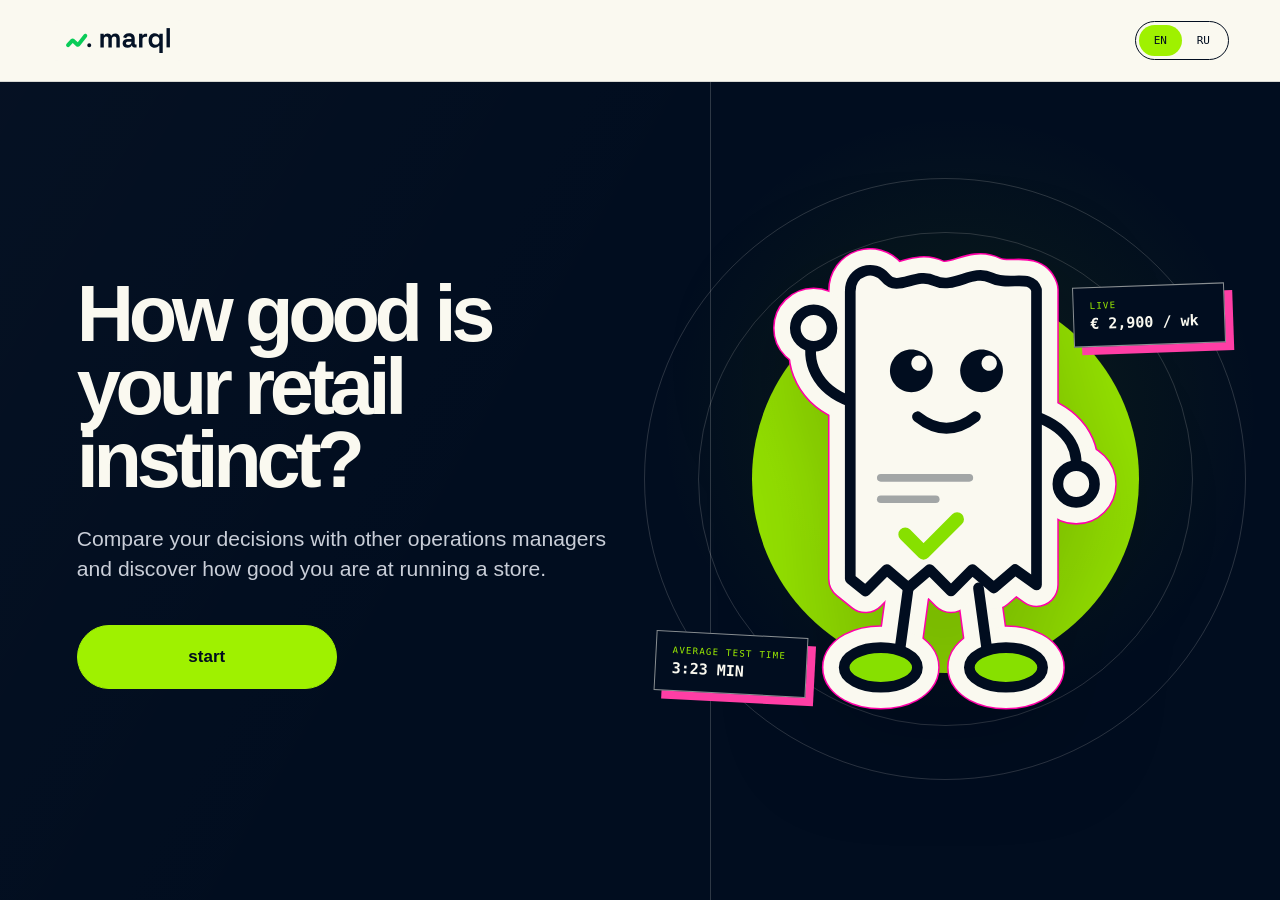
==== index.html @ 118dfd34 "Fix header caching and strengthen conversion CTAs" ====
<!doctype html>
<html lang="en">
  <head>
    <meta charset="UTF-8" />
    <meta name="viewport" content="width=device-width, initial-scale=1.0, viewport-fit=cover" />
    <meta name="theme-color" content="#010d1f" />
    <meta
      name="description"
      content="A five-decision retail operations game by marql. Compare your calls with other operators and discover your management style."
    />
    <title>Retail instincts — a marql decision game</title>
    <link rel="stylesheet" href="styles.css?v=20261006-3" />
  </head>
  <body>
    <div class="site-shell">
      <header class="topbar" aria-label="Site header">
        <button class="brand" id="brandButton" type="button" aria-label="Back to the start">
          <span class="brand-logo-shell">
            <img class="brand-logo" src="assets/marql-logo-light.svg" alt="marql" />
          </span>
        </button>

        <div class="language-switch" role="group" aria-label="Language">
          <button class="language-button is-active" type="button" data-lang="en" aria-pressed="true">EN</button>
          <button class="language-button" type="button" data-lang="ru" aria-pressed="false">RU</button>
        </div>
      </header>

      <main id="app" tabindex="-1">
        <section class="screen intro-screen main-intro is-active" id="introScreen" aria-labelledby="introTitle">
          <div class="intro-copy">
            <h1 id="introTitle" data-i18n="introTitle">How good is your retail instinct?</h1>
            <p class="intro-lead" data-i18n="introLead">
              Compare your decisions with other operations managers and discover how good you are at running a store.
            </p>
            <button class="primary-button start-button" id="startButton" type="button">
              <span data-i18n="start">start</span>
            </button>
          </div>

          <div class="mascot-stage" aria-label="marql receipt mascot">
            <div class="orbit orbit-one" aria-hidden="true"></div>
            <div class="orbit orbit-two" aria-hidden="true"></div>
            <div class="mascot-halo" aria-hidden="true"></div>
            <img src="assets/receipt-mascot-animated.svg" alt="A cheerful receipt mascot waving hello" />
            <div class="mascot-note note-top" aria-hidden="true">
              <span>LIVE</span>
              <strong>€ 2,900 / wk</strong>
            </div>
            <div class="mascot-note note-bottom" aria-hidden="true">
              <span data-i18n="averageTime">AVERAGE TEST TIME</span>
              <strong data-i18n="averageTimeValue">3:23 MIN</strong>
            </div>
          </div>
        </section>

        <section class="screen game-screen" id="gameScreen" aria-live="polite" aria-labelledby="questionTitle">
          <div class="game-header">
            <div>
              <p class="eyebrow dark" id="questionKicker">Situation 01</p>
              <p class="progress-copy"><span id="progressCurrent">1</span> / 5</p>
            </div>
            <div class="progress-track" aria-label="Question progress">
              <span></span><span></span><span></span><span></span><span></span>
            </div>
          </div>

          <div class="question-layout">
            <aside class="signal-panel" aria-label="Store signal">
              <p class="signal-label" id="signalLabel">Weekly sales at risk</p>
              <p class="signal-value" id="signalValue">€ 6,400</p>
              <p class="signal-detail" id="signalDetail">8 days until regular delivery</p>
              <div class="signal-bars" aria-hidden="true">
                <span></span><span></span><span></span><span></span><span></span><span></span><span></span><span></span>
              </div>
              <div class="question-mascot" id="questionMascot" role="img" aria-label="">
                <span class="question-mascot-halo" aria-hidden="true"></span>
                <img id="questionMascotImage" src="assets/Group.svg" alt="" />
                <span class="question-mascot-shadow" aria-hidden="true"></span>
              </div>
            </aside>

            <div class="question-panel">
              <div class="question-heading">
                <p class="question-tag" id="questionTag">INVENTORY</p>
                <h2 id="questionTitle"></h2>
                <p id="questionContext"></p>
              </div>

              <div class="options-grid" id="optionsGrid" role="radiogroup" aria-label="Decision options"></div>

              <div class="peer-panel" id="peerPanel" hidden>
                <div class="peer-heading">
                  <div>
                    <p class="eyebrow dark" data-i18n="peerPulse">Peer pulse</p>
                    <h3 data-i18n="peerTitle">How operators answered</h3>
                  </div>
                  <p class="peer-match" id="peerMatch"></p>
                </div>
                <div class="peer-bars" id="peerBars"></div>
                <p class="peer-note" data-i18n="peerNote">Illustrative benchmark for this game.</p>
                <button class="primary-button continue-button" id="continueButton" type="button">
                  <span data-i18n="next">Next situation</span>
                  <span class="button-icon" aria-hidden="true">→</span>
                </button>
              </div>
            </div>
          </div>
        </section>

        <section class="screen result-screen" id="resultScreen" aria-live="polite" aria-labelledby="resultTitle">
          <div class="result-intro">
            <h2 id="resultTitle">You are — The balanced operator</h2>
            <p id="resultSummary"></p>
          </div>

          <div class="result-grid">
            <div class="risk-card">
              <div class="card-heading">
                <span data-i18n="decisionStyle">Decision style</span>
                <strong id="riskScore">52 / 100</strong>
              </div>

              <div class="risk-plot" id="riskPlot">
                <svg viewBox="0 0 720 170" role="img" aria-label="Your position from conservative to bold">
                  <defs>
                    <linearGradient id="areaFill" x1="0" x2="1">
                      <stop offset="0" stop-color="#faf9f0" stop-opacity="0.05" />
                      <stop offset="0.55" stop-color="#9ff100" stop-opacity="0.24" />
                      <stop offset="1" stop-color="#ff5ca8" stop-opacity="0.18" />
                    </linearGradient>
                  </defs>
                  <path class="plot-grid" d="M40 20V145M200 20V145M360 20V145M520 20V145M680 20V145" />
                  <path class="plot-area" d="M40 132 C150 120, 225 82, 330 96 S530 25, 680 52 L680 145 L40 145 Z" />
                  <path class="plot-line" d="M40 132 C150 120, 225 82, 330 96 S530 25, 680 52" />
                  <g id="decisionDots"></g>
                </svg>
                <div class="plot-marker" id="plotMarker">
                  <span data-i18n="you">YOU</span>
                </div>
              </div>

              <div class="scale-labels">
                <span data-i18n="conservative">Conservative</span>
                <span data-i18n="calculated">Calculated</span>
                <span data-i18n="bold">Bold</span>
              </div>
            </div>

            <div class="score-stack">
              <article class="score-card lime-card">
                <p data-i18n="decisionQuality">Decision quality</p>
                <strong id="qualityScore">80</strong>
                <span>/ 100</span>
              </article>
              <article class="score-card peer-card">
                <p data-i18n="majorityMatches">Majority matches</p>
                <strong id="majorityMatches">3 / 5</strong>
                <span data-i18n="amongScenarios">across the five calls</span>
              </article>
            </div>

            <article class="profile-card">
              <p class="eyebrow dark" data-i18n="profileLabel">Your management read</p>
              <h3 id="profileHeading"></h3>
              <p id="profileBody"></p>
              <div class="strength-list" id="strengthList"></div>
            </article>

            <article class="cta-card">
              <p class="eyebrow" data-i18n="nextMove">Your next move</p>
              <h3 data-i18n="ctaTitle">Great operators still need a second pair of eyes.</h3>
              <p data-i18n="ctaBody">
                marql connects your store data, surfaces the decisions with money at stake, and helps you measure what each call was worth.
              </p>
              <a class="cta-link" href="https://marql.one/" target="_blank" rel="noreferrer" data-i18n="tryMarql">Try marql · 1st month free</a>
              <button class="restart-button" id="restartButton" type="button" data-i18n="restart">Play again</button>
            </article>
          </div>
        </section>
      </main>
    </div>

    <script src="app.js"></script>
  </body>
</html>
---- styles.css ----
:root {
  --navy: #010d1f;
  --navy-soft: #0a1628;
  --cream: #faf9f0;
  --cream-muted: #ebece2;
  --lime: #9ff100;
  --green: #87e000;
  --pink: #ff3ea5;
  --ink-muted: #7f899e;
  --line-dark: rgba(1, 13, 31, 0.14);
  --line-light: rgba(250, 249, 240, 0.18);
  --font-sans: "Geist", "Avenir Next", "Segoe UI", Helvetica, Arial, sans-serif;
  --font-mono: "Geist Mono", "SFMono-Regular", Consolas, monospace;
}

* {
  box-sizing: border-box;
}

html {
  min-width: 320px;
  background: var(--navy);
  scroll-behavior: smooth;
}

body {
  margin: 0;
  min-width: 320px;
  min-height: 100vh;
  color: var(--cream);
  background: var(--navy);
  font-family: var(--font-sans);
  -webkit-font-smoothing: antialiased;
}

button,
a {
  -webkit-tap-highlight-color: transparent;
}

button {
  font: inherit;
}

button:focus-visible,
a:focus-visible {
  outline: 3px solid var(--pink);
  outline-offset: 4px;
}

.site-shell {
  min-height: 100vh;
}

.topbar {
  position: fixed;
  z-index: 20;
  top: 0;
  left: 0;
  width: 100%;
  height: 82px;
  display: flex;
  align-items: center;
  justify-content: space-between;
  padding: 0 clamp(22px, 4vw, 68px);
  color: var(--navy);
  background: #faf9f0;
  border-bottom: 1px solid var(--line-dark);
  backdrop-filter: blur(16px);
  transition: color 240ms ease, background 240ms ease, border-color 240ms ease;
}

.topbar.on-light {
  color: var(--navy);
  background: #faf9f0;
  border-bottom-color: var(--line-dark);
}

.brand {
  display: flex;
  align-items: center;
  gap: 14px;
  padding: 0;
  color: inherit;
  background: none;
  border: 0;
  cursor: pointer;
}

.brand-logo-shell {
  display: grid;
  padding: 5px 9px;
  place-items: center;
  background: var(--cream);
  border-radius: 7px;
}

.brand-logo {
  display: block;
  width: 116px;
  height: auto;
}

.brand-name {
  font-size: 29px;
  font-weight: 780;
  letter-spacing: -0.07em;
}

.brand-name span {
  color: var(--lime);
}

.brand-divider {
  width: 1px;
  height: 22px;
  background: currentColor;
  opacity: 0.3;
}

.brand-label {
  font-family: var(--font-mono);
  font-size: 11px;
  letter-spacing: 0.12em;
  text-transform: uppercase;
  opacity: 0.72;
}

.language-switch {
  display: flex;
  padding: 3px;
  border: 1px solid currentColor;
  border-radius: 999px;
}

.language-button {
  width: 43px;
  height: 31px;
  padding: 0;
  color: inherit;
  background: transparent;
  border: 0;
  border-radius: 999px;
  font-family: var(--font-mono);
  font-size: 11px;
  cursor: pointer;
}

.language-button.is-active {
  color: var(--navy);
  background: var(--lime);
}

.screen {
  display: none;
  min-height: 100vh;
  padding-top: 82px;
}

.screen.is-active {
  display: grid;
  animation: screen-in 420ms cubic-bezier(0.2, 0.8, 0.2, 1) both;
}

@keyframes screen-in {
  from { opacity: 0; transform: translateY(12px); }
  to { opacity: 1; transform: translateY(0); }
}

.eyebrow {
  margin: 0;
  color: var(--lime);
  font-family: var(--font-mono);
  font-size: 12px;
  font-weight: 650;
  letter-spacing: 0.13em;
  line-height: 1.5;
  text-transform: uppercase;
}

.eyebrow.dark {
  color: #5a6579;
}

.intro-screen {
  position: relative;
  grid-template-columns: minmax(0, 1.05fr) minmax(360px, 0.95fr);
  align-items: center;
  min-height: 100svh;
  padding-right: clamp(24px, 5vw, 84px);
  padding-bottom: 58px;
  padding-left: clamp(24px, 6vw, 96px);
  overflow: hidden;
  background:
    radial-gradient(circle at 75% 46%, rgba(159, 241, 0, 0.08), transparent 28%),
    linear-gradient(120deg, rgba(255, 255, 255, 0.02), transparent 45%),
    var(--navy);
}

.intro-screen::before {
  content: "";
  position: absolute;
  top: 82px;
  bottom: 54px;
  left: 55.5%;
  border-left: 1px solid var(--line-light);
}

.main-intro {
  padding-bottom: 24px;
}

.main-intro::before {
  bottom: 0;
}

.intro-copy > h1:first-child {
  margin-top: 0;
}

.intro-copy {
  position: relative;
  z-index: 2;
  max-width: 780px;
  padding: 64px 5vw 56px 0;
}

.intro-copy h1 {
  max-width: 760px;
  margin: 24px 0 28px;
  font-size: clamp(54px, 6.2vw, 102px);
  font-weight: 650;
  letter-spacing: -0.067em;
  line-height: 0.92;
}

.intro-lead {
  max-width: 620px;
  margin: 0;
  color: #c9ced8;
  font-size: clamp(18px, 1.65vw, 25px);
  line-height: 1.42;
}

.primary-button {
  display: inline-flex;
  align-items: center;
  justify-content: space-between;
  gap: 48px;
  min-height: 58px;
  padding: 7px 8px 7px 24px;
  color: var(--navy);
  background: var(--lime);
  border: 1px solid var(--lime);
  border-radius: 999px;
  font-size: 15px;
  font-weight: 700;
  cursor: pointer;
  transition: transform 180ms ease, background 180ms ease;
}

.primary-button:hover {
  transform: translateY(-2px);
  background: #b4ff3d;
}

.button-icon {
  display: grid;
  width: 43px;
  height: 43px;
  place-items: center;
  color: var(--cream);
  background: var(--navy);
  border-radius: 50%;
  font-size: 20px;
}

.start-button {
  margin-top: 42px;
  width: 260px;
  min-width: 260px;
  min-height: 64px;
  justify-content: center;
  padding: 12px 38px;
  font-size: 17px;
}

.mascot-stage {
  position: relative;
  display: grid;
  width: min(42vw, 620px);
  aspect-ratio: 1 / 1;
  place-items: center;
  justify-self: center;
}

.mascot-stage img {
  position: relative;
  z-index: 3;
  width: min(64%, 390px);
  height: auto;
  filter: drop-shadow(0 30px 55px rgba(0, 0, 0, 0.2));
  animation: mascot-float 4.5s ease-in-out infinite;
}

@keyframes mascot-float {
  0%, 100% { transform: translateY(0) rotate(-1deg); }
  50% { transform: translateY(-13px) rotate(1deg); }
}

.mascot-halo {
  position: absolute;
  width: 72%;
  height: 72%;
  background: var(--lime);
  border-radius: 50%;
  opacity: 0.94;
  filter: blur(0);
}

.orbit {
  position: absolute;
  border: 1px solid rgba(250, 249, 240, 0.16);
  border-radius: 50%;
}

.orbit-one { width: 92%; height: 92%; }
.orbit-two { width: 112%; height: 112%; }

.mascot-note {
  position: absolute;
  z-index: 5;
  min-width: 152px;
  padding: 13px 16px;
  color: var(--cream);
  background: var(--navy);
  border: 1px solid rgba(250, 249, 240, 0.55);
  box-shadow: 8px 8px 0 var(--pink);
  font-family: var(--font-mono);
  transform: rotate(-2deg);
}

.mascot-note span {
  display: block;
  color: var(--lime);
  font-size: 9px;
  letter-spacing: 0.14em;
}

.mascot-note strong {
  display: block;
  margin-top: 4px;
  font-size: 15px;
}

.note-top { top: 14%; right: -2%; }
.note-bottom { bottom: 10%; left: -4%; transform: rotate(3deg); }

.intro-footer {
  position: absolute;
  right: 0;
  bottom: 0;
  left: 0;
  display: flex;
  height: 54px;
  align-items: center;
  justify-content: space-around;
  color: var(--navy);
  background: var(--lime);
  font-family: var(--font-mono);
  font-size: 11px;
  letter-spacing: 0.14em;
}

.game-screen {
  color: var(--navy);
  background: var(--cream);
}

.game-header {
  display: grid;
  grid-template-columns: 220px 1fr;
  gap: 40px;
  align-items: end;
  padding: 44px clamp(24px, 5vw, 72px) 28px;
  border-bottom: 1px solid var(--line-dark);
}

.game-screen:not(.knowledge-game) .game-header {
  padding-top: 28px;
  padding-bottom: 20px;
}

.progress-copy {
  margin: 5px 0 0;
  font-family: var(--font-mono);
  font-size: 13px;
}

.progress-track {
  display: grid;
  grid-template-columns: repeat(5, 1fr);
  gap: 8px;
}

.progress-track span {
  height: 6px;
  background: #dfe1d8;
  border-radius: 99px;
  transition: background 240ms ease;
}

.progress-track span.is-complete,
.progress-track span.is-current {
  background: var(--navy);
}

.progress-track span.is-current {
  background: var(--lime);
  box-shadow: inset 0 0 0 1px var(--navy);
}

.question-layout {
  display: grid;
  grid-template-columns: minmax(250px, 0.36fr) minmax(0, 1fr);
  min-height: calc(100vh - 184px);
}

.signal-panel {
  position: relative;
  padding: clamp(32px, 5vw, 70px);
  color: var(--cream);
  background: var(--navy);
  border-right: 1px solid var(--navy);
  overflow: hidden;
}

.signal-topline {
  display: flex;
  align-items: center;
  gap: 9px;
  color: #9ba5b5;
  font-family: var(--font-mono);
  font-size: 10px;
  letter-spacing: 0.13em;
  text-transform: uppercase;
}

.signal-dot {
  width: 8px;
  height: 8px;
  background: var(--lime);
  border-radius: 50%;
  box-shadow: 0 0 0 5px rgba(159, 241, 0, 0.12);
}

.signal-label {
  margin: 72px 0 10px;
  color: #a3acba;
  font-size: 14px;
}

.game-screen:not(.knowledge-game) .signal-label {
  margin-top: 0;
}

.game-screen:not(.knowledge-game) .signal-panel {
  padding-top: 34px;
  padding-bottom: 34px;
}

.game-screen:not(.knowledge-game) .signal-bars {
  height: 104px;
  margin-top: 34px;
}

.game-screen:not(.knowledge-game) .question-mascot {
  height: 205px;
  margin-top: 22px;
}

.game-screen:not(.knowledge-game) .question-mascot img {
  max-height: 182px;
}

.signal-value {
  margin: 0;
  color: var(--lime);
  font-family: var(--font-mono);
  font-size: clamp(38px, 4vw, 66px);
  letter-spacing: -0.06em;
}

.signal-detail {
  max-width: 280px;
  margin: 18px 0 0;
  color: #c8ced7;
  font-size: 15px;
  line-height: 1.5;
}

.signal-bars {
  display: flex;
  height: 130px;
  align-items: end;
  gap: 8px;
  margin-top: 72px;
  padding-bottom: 12px;
  border-bottom: 1px solid rgba(250, 249, 240, 0.22);
}

.signal-bars span {
  flex: 1;
  min-width: 5px;
  background: var(--cream);
  opacity: 0.22;
}

.signal-bars span:nth-child(1) { height: 26%; }
.signal-bars span:nth-child(2) { height: 39%; }
.signal-bars span:nth-child(3) { height: 31%; }
.signal-bars span:nth-child(4) { height: 55%; }
.signal-bars span:nth-child(5) { height: 51%; }
.signal-bars span:nth-child(6) { height: 68%; }
.signal-bars span:nth-child(7) { height: 59%; }
.signal-bars span:nth-child(8) { height: 92%; background: var(--lime); opacity: 1; }

.question-mascot {
  position: relative;
  display: grid;
  width: min(100%, 250px);
  height: 250px;
  margin: 38px auto 0;
  place-items: center;
  isolation: isolate;
}

.question-mascot-halo {
  position: absolute;
  z-index: -2;
  width: 82%;
  aspect-ratio: 1;
  background: var(--lime);
  border-radius: 52% 48% 55% 45% / 45% 55% 48% 52%;
  opacity: 0.92;
  animation: mascot-halo-turn 12s linear infinite;
}

.question-mascot img {
  z-index: 1;
  display: block;
  width: 78%;
  max-height: 220px;
  object-fit: contain;
  filter: drop-shadow(0 18px 24px rgba(0, 0, 0, 0.22));
  transform-origin: 50% 82%;
  will-change: transform;
}

.question-mascot-shadow {
  position: absolute;
  z-index: -1;
  bottom: 7px;
  width: 58%;
  height: 14px;
  background: rgba(0, 0, 0, 0.34);
  border-radius: 50%;
  filter: blur(6px);
  animation: mascot-shadow 2.1s ease-in-out infinite;
}

.question-mascot.motion-roll img {
  animation: mascot-roll 2.4s cubic-bezier(0.45, 0, 0.2, 1) infinite;
}

.question-mascot.motion-count img {
  animation: mascot-count 1.8s ease-in-out infinite;
}

.question-mascot.motion-lift img {
  animation: mascot-lift 2.2s cubic-bezier(0.45, 0, 0.2, 1) infinite;
}

.question-mascot.motion-scan img {
  animation: mascot-scan 1.65s ease-in-out infinite;
  transform-origin: 44% 72%;
}

.question-mascot.motion-scan::after {
  content: "";
  position: absolute;
  z-index: 2;
  top: 31%;
  right: 0;
  width: 45%;
  height: 2px;
  background: linear-gradient(90deg, var(--lime), transparent);
  box-shadow: 0 0 10px var(--lime);
  transform-origin: left center;
  animation: scan-beam 1.65s ease-in-out infinite;
}

.question-mascot.motion-inspect img {
  width: 61%;
  animation: mascot-inspect 2.6s ease-in-out infinite;
}

@keyframes mascot-halo-turn {
  to { transform: rotate(360deg); }
}

@keyframes mascot-shadow {
  0%, 100% { opacity: 0.38; transform: scaleX(1); }
  50% { opacity: 0.22; transform: scaleX(0.78); }
}

@keyframes mascot-roll {
  0%, 12%, 88%, 100% { transform: translateX(-9px) rotate(-2deg); }
  45% { transform: translateX(11px) rotate(2deg); }
  58% { transform: translateX(11px) rotate(-1deg); }
}

@keyframes mascot-count {
  0%, 100% { transform: translateY(2px) rotate(-1.5deg) scale(1); }
  38% { transform: translateY(-10px) rotate(1.5deg) scale(1.02); }
  50% { transform: translateY(-7px) rotate(-1deg) scale(1.02); }
  62% { transform: translateY(-10px) rotate(1deg) scale(1.02); }
}

@keyframes mascot-lift {
  0%, 20%, 100% { transform: translateY(4px) scaleY(0.98); }
  43% { transform: translateY(-17px) scaleY(1.02); }
  58% { transform: translateY(-17px) rotate(2deg); }
  75% { transform: translateY(1px) scaleY(0.98); }
}

@keyframes mascot-scan {
  0%, 100% { transform: translateX(-4px) rotate(-8deg); }
  50% { transform: translateX(7px) rotate(8deg); }
}

@keyframes scan-beam {
  0%, 100% { opacity: 0.1; transform: rotate(-10deg) scaleX(0.65); }
  50% { opacity: 0.9; transform: rotate(10deg) scaleX(1); }
}

@keyframes mascot-inspect {
  0%, 100% { transform: translateY(2px) rotate(-3deg); }
  35% { transform: translateY(-12px) rotate(3deg); }
  65% { transform: translateY(-7px) rotate(-1deg); }
}

.question-panel {
  padding: clamp(36px, 5vw, 72px);
}

.game-screen:not(.knowledge-game) .question-panel {
  padding-top: 34px;
  padding-bottom: 34px;
}

.question-heading {
  max-width: 920px;
}

.question-tag {
  display: inline-block;
  margin: 0 0 18px;
  padding: 6px 10px;
  color: var(--navy);
  background: var(--lime);
  border-radius: 4px;
  font-family: var(--font-mono);
  font-size: 10px;
  font-weight: 700;
  letter-spacing: 0.13em;
}

.question-heading h2 {
  margin: 0;
  max-width: 980px;
  font-size: clamp(31px, 3.45vw, 58px);
  font-weight: 620;
  letter-spacing: -0.052em;
  line-height: 1.03;
}

.question-heading > p:last-child {
  max-width: 830px;
  margin: 22px 0 0;
  color: #596376;
  font-size: 16px;
  line-height: 1.55;
}

.options-grid {
  display: grid;
  grid-template-columns: repeat(2, minmax(0, 1fr));
  gap: 12px;
  margin-top: 38px;
}

.game-screen:not(.knowledge-game) .options-grid {
  margin-top: 28px;
}

.game-screen:not(.knowledge-game) .option-button {
  min-height: 112px;
  padding-top: 18px;
  padding-bottom: 18px;
}

.game-screen:not(.knowledge-game) .option-letter {
  margin-bottom: 9px;
}

@media (min-width: 981px) and (max-height: 820px) {
  .game-screen:not(.knowledge-game) .game-header {
    padding-top: 18px;
    padding-bottom: 14px;
  }

  .game-screen:not(.knowledge-game) .signal-panel,
  .game-screen:not(.knowledge-game) .question-panel {
    padding-top: 24px;
    padding-bottom: 24px;
  }

  .game-screen:not(.knowledge-game) .signal-value {
    font-size: 48px;
  }

  .game-screen:not(.knowledge-game) .signal-detail {
    margin-top: 10px;
  }

  .game-screen:not(.knowledge-game) .signal-bars {
    height: 72px;
    margin-top: 22px;
  }

  .game-screen:not(.knowledge-game) .question-mascot {
    height: 150px;
    margin-top: 14px;
  }

  .game-screen:not(.knowledge-game) .question-mascot img {
    max-height: 136px;
  }

  .game-screen:not(.knowledge-game) .question-tag {
    margin-bottom: 11px;
  }

  .game-screen:not(.knowledge-game) .question-heading h2 {
    font-size: clamp(30px, 3vw, 46px);
  }

  .game-screen:not(.knowledge-game) .question-heading > p:last-child {
    margin-top: 13px;
    font-size: 14px;
  }

  .game-screen:not(.knowledge-game) .options-grid {
    margin-top: 20px;
  }

  .game-screen:not(.knowledge-game) .option-button {
    min-height: 94px;
    padding-top: 14px;
    padding-bottom: 14px;
  }

  .game-screen:not(.knowledge-game) .option-text {
    font-size: 15px;
  }
}

.option-button {
  position: relative;
  min-height: 124px;
  padding: 22px 56px 22px 22px;
  color: var(--navy);
  text-align: left;
  background: transparent;
  border: 1px solid rgba(1, 13, 31, 0.22);
  border-radius: 10px;
  cursor: pointer;
  transition: transform 180ms ease, background 180ms ease, border-color 180ms ease;
}

.option-button:hover:not(:disabled) {
  transform: translateY(-2px);
  background: #f2f3e9;
  border-color: var(--navy);
}

.option-button:disabled {
  cursor: default;
}

.option-button.is-selected {
  background: var(--lime);
  border-color: var(--navy);
}

.option-button.is-muted {
  opacity: 0.48;
}

.option-letter {
  display: block;
  margin-bottom: 13px;
  color: #6d7688;
  font-family: var(--font-mono);
  font-size: 10px;
  font-weight: 700;
}

.option-button.is-selected .option-letter {
  color: var(--navy);
}

.option-text {
  display: block;
  font-size: 16px;
  font-weight: 600;
  line-height: 1.36;
}

.option-check {
  position: absolute;
  top: 50%;
  right: 18px;
  display: grid;
  width: 30px;
  height: 30px;
  place-items: center;
  border: 1px solid rgba(1, 13, 31, 0.25);
  border-radius: 50%;
  transform: translateY(-50%);
}

.option-button.is-selected .option-check {
  color: var(--cream);
  background: var(--navy);
}

.peer-panel {
  margin-top: 34px;
  padding: 28px;
  background: #eff1e5;
  border: 1px solid var(--line-dark);
  border-radius: 10px;
}

.peer-panel[hidden] {
  display: none;
}

.peer-heading {
  display: flex;
  align-items: end;
  justify-content: space-between;
  gap: 24px;
}

.peer-heading h3 {
  margin: 5px 0 0;
  font-size: 22px;
  letter-spacing: -0.03em;
}

.peer-match {
  margin: 0;
  font-family: var(--font-mono);
  font-size: 11px;
  text-align: right;
  text-transform: uppercase;
}

.peer-bars {
  display: grid;
  gap: 8px;
  margin-top: 22px;
}

.peer-row {
  display: grid;
  grid-template-columns: 26px 1fr 42px;
  gap: 10px;
  align-items: center;
  font-family: var(--font-mono);
  font-size: 10px;
}

.peer-bar {
  height: 7px;
  overflow: hidden;
  background: #d5d9cc;
  border-radius: 99px;
}

.peer-bar span {
  display: block;
  width: 0;
  height: 100%;
  background: var(--navy);
  border-radius: 99px;
  transition: width 560ms cubic-bezier(0.2, 0.8, 0.2, 1);
}

.peer-row.is-selected .peer-bar span {
  background: var(--green);
}

.peer-note {
  margin: 13px 0 0;
  color: #757d8c;
  font-size: 11px;
}

.continue-button {
  width: 100%;
  margin-top: 22px;
}

.result-screen {
  padding-right: clamp(24px, 5vw, 72px);
  padding-bottom: 70px;
  padding-left: clamp(24px, 5vw, 72px);
  background:
    radial-gradient(circle at 86% 16%, rgba(159, 241, 0, 0.08), transparent 22%),
    var(--navy);
}

.result-intro {
  padding: 64px 0 46px;
  border-bottom: 1px solid var(--line-light);
}

.result-intro h2 {
  max-width: 940px;
  margin: 18px 0 20px;
  font-size: clamp(46px, 6vw, 92px);
  font-weight: 640;
  letter-spacing: -0.065em;
  line-height: 0.95;
}

.result-screen:not(.knowledge-result) .result-intro h2 {
  margin-top: 0;
}

.result-intro > p:last-child {
  max-width: 980px;
  margin: 0;
  color: #bdc5d0;
  font-size: 20px;
  line-height: 1.62;
}

.result-grid {
  display: grid;
  grid-template-columns: minmax(0, 1.5fr) minmax(280px, 0.5fr);
  gap: 16px;
  padding-top: 16px;
}

.risk-card,
.profile-card,
.cta-card,
.score-card {
  border-radius: 12px;
}

.risk-card {
  min-width: 0;
  padding: clamp(24px, 3.2vw, 46px);
  border: 1px solid var(--line-light);
}

.card-heading {
  display: flex;
  align-items: center;
  justify-content: space-between;
  color: #aab2bf;
  font-size: 13px;
}

.card-heading strong {
  color: var(--lime);
  font-family: var(--font-mono);
  font-size: 14px;
}

.risk-plot {
  position: relative;
  margin-top: 28px;
}

.risk-plot svg {
  display: block;
  width: 100%;
  overflow: visible;
}

.plot-grid {
  fill: none;
  stroke: rgba(250, 249, 240, 0.1);
  stroke-width: 1;
}

.plot-area { fill: url(#areaFill); }
.plot-line { fill: none; stroke: var(--cream); stroke-width: 2; }

.decision-dot {
  fill: var(--navy);
  stroke: var(--lime);
  stroke-width: 4;
}

.plot-marker {
  position: absolute;
  bottom: 9%;
  left: 50%;
  width: 2px;
  height: 78%;
  background: var(--pink);
  transform: translateX(-50%);
  transition: left 720ms cubic-bezier(0.2, 0.8, 0.2, 1);
}

.plot-marker::before {
  content: "";
  position: absolute;
  top: -4px;
  left: 50%;
  width: 12px;
  height: 12px;
  background: var(--pink);
  border: 3px solid var(--navy);
  border-radius: 50%;
  transform: translate(-50%, -50%);
}

.plot-marker span {
  position: absolute;
  top: -30px;
  left: 50%;
  padding: 5px 7px;
  color: var(--navy);
  background: var(--pink);
  font-family: var(--font-mono);
  font-size: 9px;
  font-weight: 800;
  transform: translateX(-50%);
}

.scale-labels {
  display: flex;
  justify-content: space-between;
  color: #8e98a8;
  font-family: var(--font-mono);
  font-size: 10px;
  text-transform: uppercase;
}

.score-stack {
  display: grid;
  grid-template-rows: 1fr 1fr;
  gap: 16px;
}

.score-card {
  padding: 30px;
}

.score-card p {
  margin: 0 0 20px;
  font-size: 13px;
}

.score-card strong {
  font-family: var(--font-mono);
  font-size: clamp(42px, 5vw, 68px);
  letter-spacing: -0.07em;
}

.score-card > span {
  display: block;
  margin-top: 4px;
  font-family: var(--font-mono);
  font-size: 11px;
}

.lime-card {
  color: var(--navy);
  background: var(--lime);
}

.peer-card {
  color: var(--navy);
  background: var(--cream);
}

.profile-card,
.cta-card {
  padding: clamp(28px, 4vw, 54px);
}

.profile-card {
  color: var(--navy);
  background: var(--cream);
}

.profile-card h3,
.cta-card h3 {
  margin: 14px 0 18px;
  font-size: clamp(29px, 3.2vw, 48px);
  letter-spacing: -0.05em;
  line-height: 1.03;
}

.profile-card > p:not(.eyebrow),
.cta-card > p:not(.eyebrow) {
  margin: 0;
  color: #5a6577;
  font-size: 16px;
  line-height: 1.6;
}

.profile-card > p:not(.eyebrow) {
  font-size: 18px;
  line-height: 1.67;
}

.strength-list {
  display: flex;
  flex-wrap: wrap;
  gap: 8px;
  margin-top: 28px;
}

.strength-pill {
  padding: 9px 12px;
  border: 1px solid rgba(1, 13, 31, 0.3);
  border-radius: 999px;
  font-family: var(--font-mono);
  font-size: 10px;
  text-transform: uppercase;
}

.cta-card {
  position: relative;
  overflow: hidden;
  border: 1px solid var(--lime);
}

.cta-card::after {
  content: none;
}

.cta-card > p:not(.eyebrow) {
  max-width: 680px;
  color: #b9c1ce;
}

.cta-link {
  position: relative;
  z-index: 1;
  display: inline-flex;
  align-items: center;
  justify-content: center;
  min-height: 58px;
  margin-top: 30px;
  padding: 0 30px;
  color: var(--navy);
  background: var(--lime);
  border: 1px solid var(--lime);
  border-radius: 999px;
  font-size: 16px;
  font-weight: 700;
  text-decoration: none;
  transition: background 180ms ease, transform 180ms ease;
}

.cta-link:hover {
  background: #b4ff3d;
  transform: translateY(-2px);
}

.restart-button {
  position: relative;
  z-index: 1;
  display: block;
  margin-top: 28px;
  padding: 0;
  color: #a8b0bd;
  background: none;
  border: 0;
  font-family: var(--font-mono);
  font-size: 10px;
  letter-spacing: 0.1em;
  text-decoration: underline;
  text-underline-offset: 4px;
  text-transform: uppercase;
  cursor: pointer;
}

@media (max-width: 980px) {
  .intro-screen {
    grid-template-columns: 1fr 0.82fr;
  }

  .intro-screen::before {
    left: 58%;
  }

  .mascot-note {
    display: none;
  }

  .game-header {
    grid-template-columns: 150px 1fr;
  }

  .question-layout {
    grid-template-columns: 250px 1fr;
  }

  .options-grid {
    grid-template-columns: 1fr;
  }

  .signal-panel,
  .question-panel {
    padding: 36px 28px;
  }

  .result-grid {
    grid-template-columns: 1fr 260px;
  }
}

@media (max-width: 740px) {
  .topbar {
    height: 68px;
    padding: 0 18px;
  }

  .brand-name {
    font-size: 25px;
  }

  .brand-logo-shell {
    padding: 4px 7px;
  }

  .brand-logo {
    width: 102px;
  }

  .brand-divider,
  .brand-label {
    display: none;
  }

  .language-button {
    width: 38px;
    height: 29px;
  }

  .screen {
    padding-top: 68px;
  }

  .intro-screen {
    grid-template-columns: 1fr;
    align-content: start;
    padding: 68px 20px 70px;
  }

  .main-intro {
    padding-bottom: 28px;
  }

  .intro-screen::before {
    display: none;
  }

  .intro-copy {
    padding: 42px 0 10px;
  }

  .intro-copy h1 {
    margin: 16px 0 20px;
    font-size: clamp(49px, 15.5vw, 74px);
    line-height: 0.94;
  }

  .intro-lead {
    font-size: 17px;
  }

  .start-button {
    width: 100%;
    margin-top: 28px;
  }

  .mascot-stage {
    width: min(100%, 410px);
    margin: 12px auto 0;
  }

  .mascot-stage img {
    width: 60%;
  }

  .orbit-two {
    width: 100%;
    height: 100%;
  }

  .intro-footer {
    height: 44px;
    overflow: hidden;
    justify-content: flex-start;
    gap: 28px;
    padding: 0 20px;
    white-space: nowrap;
  }

  .game-header {
    grid-template-columns: 82px 1fr;
    gap: 18px;
    padding: 28px 20px 20px;
  }

  .progress-track {
    gap: 5px;
  }

  .question-layout {
    grid-template-columns: 1fr;
  }

  .signal-panel {
    display: block;
    min-height: 156px;
    padding: 19px 122px 18px 20px;
  }

  .signal-topline {
    margin-bottom: 9px;
  }

  .signal-label,
  .signal-value,
  .signal-detail {
    margin: 0;
  }

  .signal-label {
    font-size: 12px;
  }

  .signal-value {
    margin-top: 3px;
    font-size: 31px;
  }

  .signal-detail {
    max-width: 210px;
    margin-top: 2px;
    font-size: 12px;
  }

  .signal-bars {
    display: none;
  }

  .question-mascot {
    position: absolute;
    top: 17px;
    right: 9px;
    width: 104px;
    height: 116px;
    margin: 0;
  }

  .question-mascot-halo {
    width: 96px;
  }

  .question-mascot img {
    width: 78px;
    max-height: 102px;
  }

  .question-mascot.motion-inspect img {
    width: 62px;
  }

  .question-mascot-shadow {
    bottom: 2px;
    height: 8px;
  }

  .question-panel {
    padding: 30px 20px 44px;
  }

  .question-heading h2 {
    font-size: 34px;
  }

  .question-heading > p:last-child {
    margin-top: 16px;
    font-size: 14px;
  }

  .options-grid {
    margin-top: 26px;
  }

  .option-button {
    min-height: 106px;
    padding: 18px 52px 18px 18px;
  }

  .option-text {
    font-size: 15px;
  }

  .peer-panel {
    margin-top: 24px;
    padding: 20px;
  }

  .peer-heading {
    align-items: start;
  }

  .peer-match {
    max-width: 110px;
  }

  .result-screen {
    padding: 68px 20px 42px;
  }

  .result-intro {
    padding: 42px 0 34px;
  }

  .result-intro h2 {
    font-size: 50px;
  }

  .result-intro > p:last-child {
    font-size: 17px;
  }

  .result-grid {
    grid-template-columns: 1fr;
  }

  .score-stack {
    grid-template-columns: 1fr 1fr;
    grid-template-rows: auto;
  }

  .score-card {
    padding: 22px;
  }

  .score-card p {
    min-height: 34px;
    margin-bottom: 10px;
  }

  .score-card strong {
    font-size: 38px;
  }

  .risk-card,
  .profile-card,
  .cta-card {
    padding: 24px 20px;
  }

  .risk-plot {
    margin-top: 42px;
  }

  .scale-labels {
    font-size: 8px;
  }
}

@media (max-width: 740px) {
  .game-screen:not(.knowledge-game) .signal-panel {
    padding: 19px 122px 18px 20px;
  }

  .game-screen:not(.knowledge-game) .question-panel {
    padding: 30px 20px 44px;
  }

  .game-screen:not(.knowledge-game) .question-mascot {
    width: 104px;
    height: 116px;
    margin: 0;
  }

  .game-screen:not(.knowledge-game) .question-mascot img {
    width: 78px;
    max-height: 102px;
  }

  .game-screen:not(.knowledge-game) .question-mascot.motion-inspect img {
    width: 62px;
  }

  .game-screen:not(.knowledge-game) .options-grid {
    margin-top: 26px;
  }

  .game-screen:not(.knowledge-game) .option-button {
    min-height: 106px;
    padding: 18px 52px 18px 18px;
  }
}

@media (prefers-reduced-motion: reduce) {
  *, *::before, *::after {
    scroll-behavior: auto !important;
    animation-duration: 0.01ms !important;
    animation-iteration-count: 1 !important;
    transition-duration: 0.01ms !important;
  }
}
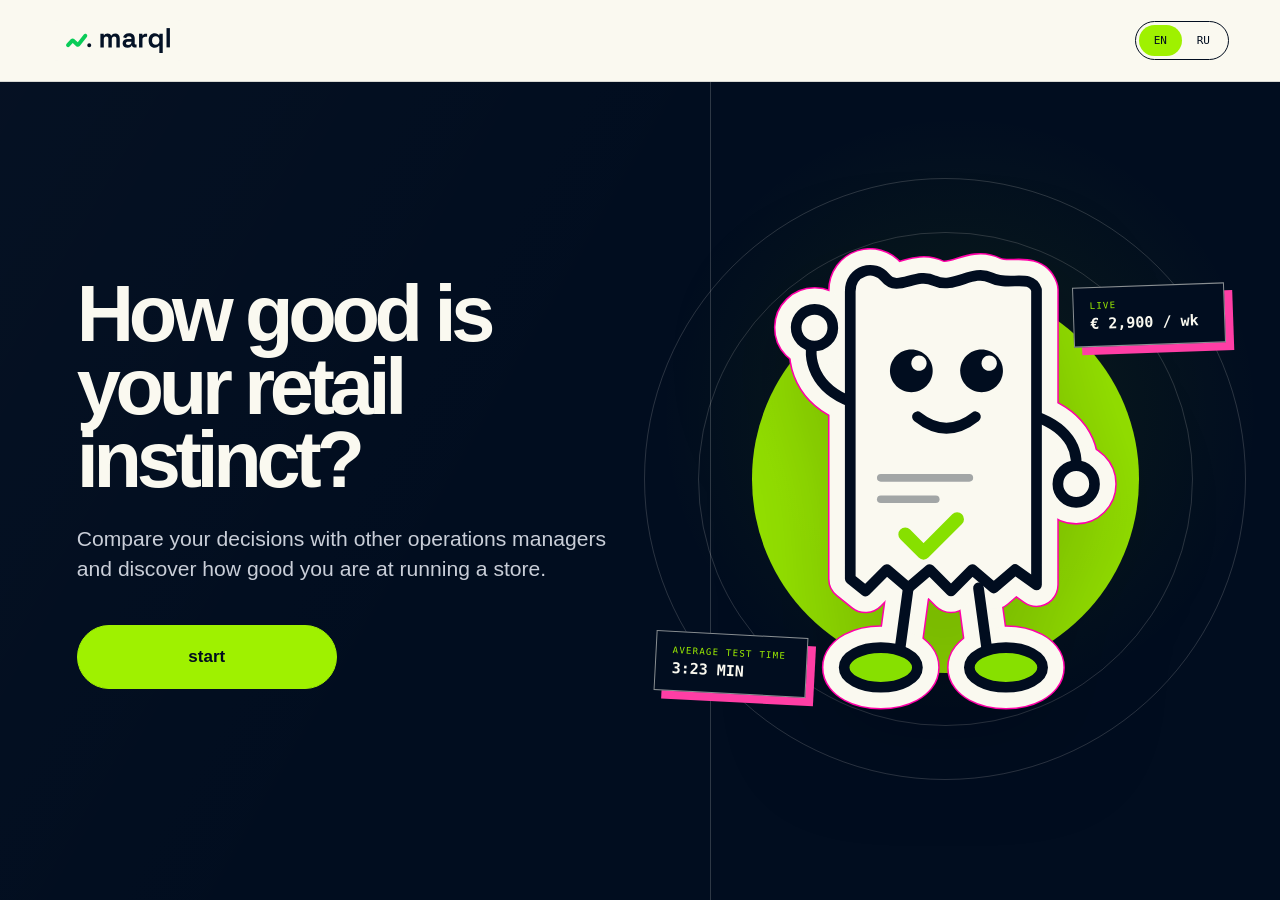
==== commit 4104bcfd: "Center start button labels" ====
--- a/index.html
+++ b/index.html
@@ -9,7 +9,7 @@
       content="A five-decision retail operations game by marql. Compare your calls with other operators and discover your management style."
     />
     <title>Retail instincts — a marql decision game</title>
-    <link rel="stylesheet" href="styles.css?v=20261006-3" />
+    <link rel="stylesheet" href="styles.css?v=20261006-4" />
   </head>
   <body>
     <div class="site-shell">
--- a/styles.css
+++ b/styles.css
@@ -283,6 +283,12 @@
   justify-content: center;
   padding: 12px 38px;
   font-size: 17px;
+}
+
+.start-button > span {
+  display: block;
+  width: 100%;
+  text-align: center;
 }
 
 .mascot-stage {
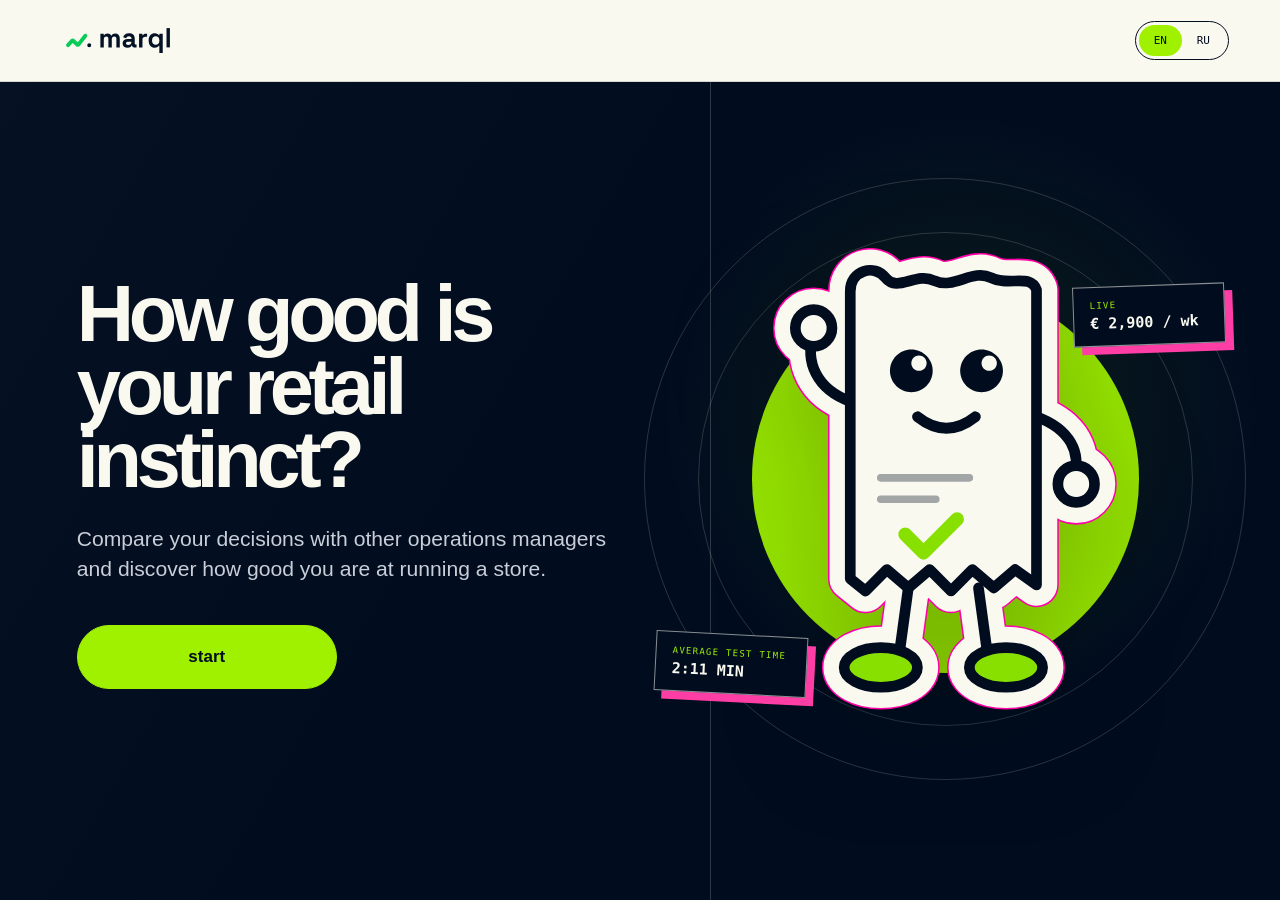
==== commit ee3fc301: "Update average quiz time" ====
--- a/index.html
+++ b/index.html
@@ -49,7 +49,7 @@
             </div>
             <div class="mascot-note note-bottom" aria-hidden="true">
               <span data-i18n="averageTime">AVERAGE TEST TIME</span>
-              <strong data-i18n="averageTimeValue">3:23 MIN</strong>
+              <strong data-i18n="averageTimeValue">2:11 MIN</strong>
             </div>
           </div>
         </section>
@@ -181,6 +181,6 @@
       </main>
     </div>
 
-    <script src="app.js"></script>
+    <script src="app.js?v=20261006-2"></script>
   </body>
 </html>
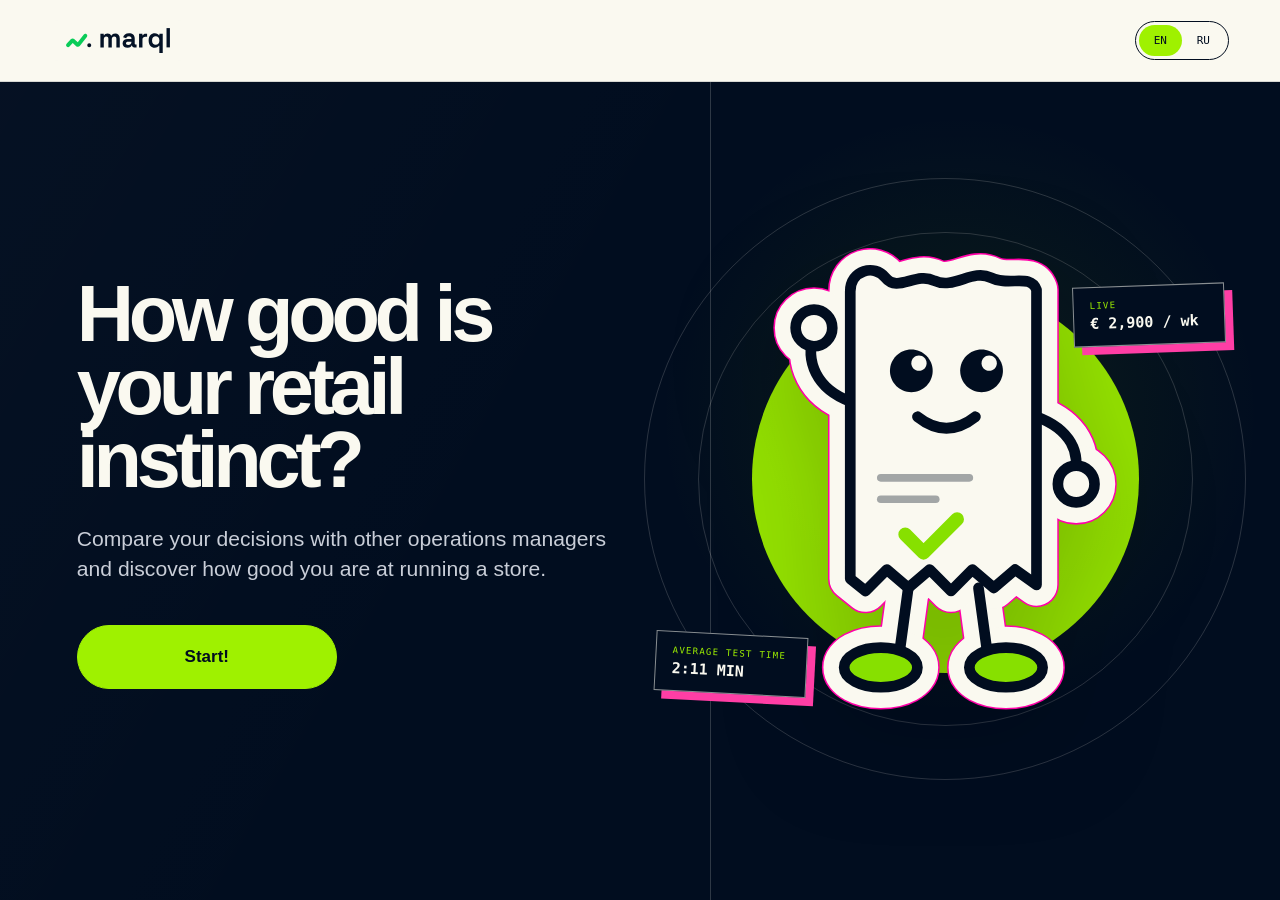
==== commit ad9a654d: "Polish start button copy" ====
--- a/index.html
+++ b/index.html
@@ -34,7 +34,7 @@
               Compare your decisions with other operations managers and discover how good you are at running a store.
             </p>
             <button class="primary-button start-button" id="startButton" type="button">
-              <span data-i18n="start">start</span>
+              <span data-i18n="start">Start!</span>
             </button>
           </div>
 
@@ -181,6 +181,6 @@
       </main>
     </div>
 
-    <script src="app.js?v=20261006-2"></script>
+    <script src="app.js?v=20261006-3"></script>
   </body>
 </html>
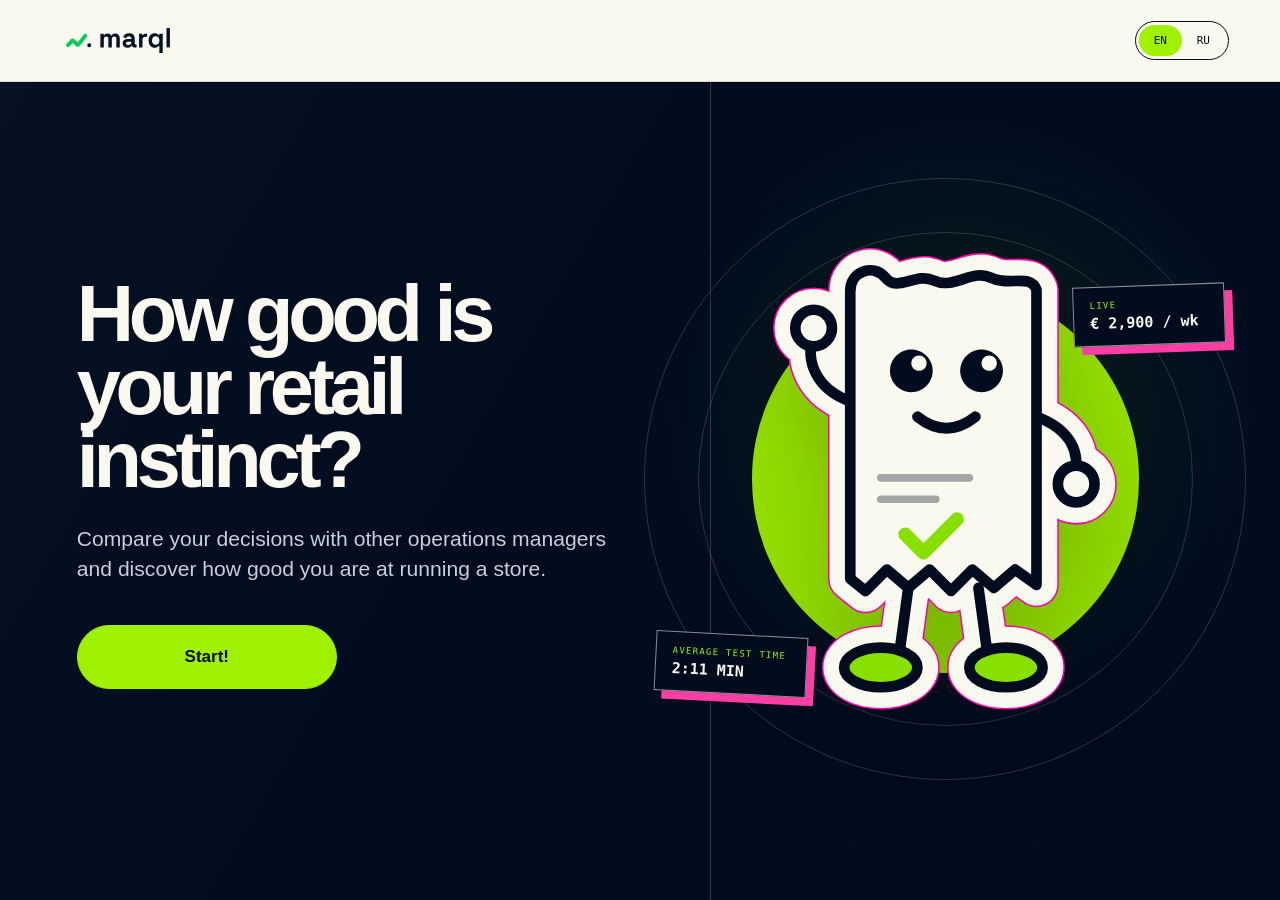
==== commit 604dbdc9: "Replace replay controls with result sharing" ====
--- a/index.html
+++ b/index.html
@@ -9,7 +9,7 @@
       content="A five-decision retail operations game by marql. Compare your calls with other operators and discover your management style."
     />
     <title>Retail instincts — a marql decision game</title>
-    <link rel="stylesheet" href="styles.css?v=20261006-4" />
+    <link rel="stylesheet" href="styles.css?v=20261006-5" />
   </head>
   <body>
     <div class="site-shell">
@@ -174,13 +174,13 @@
                 marql connects your store data, surfaces the decisions with money at stake, and helps you measure what each call was worth.
               </p>
               <a class="cta-link" href="https://marql.one/" target="_blank" rel="noreferrer" data-i18n="tryMarql">Try marql · 1st month free</a>
-              <button class="restart-button" id="restartButton" type="button" data-i18n="restart">Play again</button>
+              <button class="share-button" id="shareButton" type="button" data-i18n="shareResult">Share result</button>
             </article>
           </div>
         </section>
       </main>
     </div>
 
-    <script src="app.js?v=20261006-3"></script>
+    <script src="app.js?v=20261006-4"></script>
   </body>
 </html>
--- a/styles.css
+++ b/styles.css
@@ -1196,22 +1196,31 @@
   transform: translateY(-2px);
 }
 
-.restart-button {
+.share-button {
   position: relative;
   z-index: 1;
-  display: block;
-  margin-top: 28px;
-  padding: 0;
-  color: #a8b0bd;
-  background: none;
-  border: 0;
-  font-family: var(--font-mono);
-  font-size: 10px;
-  letter-spacing: 0.1em;
-  text-decoration: underline;
-  text-underline-offset: 4px;
+  display: inline-flex;
+  min-height: 44px;
+  align-items: center;
+  justify-content: center;
+  margin-top: 18px;
+  padding: 0 20px;
+  color: var(--cream);
+  background: transparent;
+  border: 1px solid rgba(250, 249, 240, 0.45);
+  border-radius: 999px;
+  font-family: var(--font-mono);
+  font-size: 11px;
+  letter-spacing: 0.08em;
   text-transform: uppercase;
   cursor: pointer;
+  transition: color 180ms ease, background 180ms ease, border-color 180ms ease;
+}
+
+.share-button:hover {
+  color: var(--navy);
+  background: var(--cream);
+  border-color: var(--cream);
 }
 
 @media (max-width: 980px) {
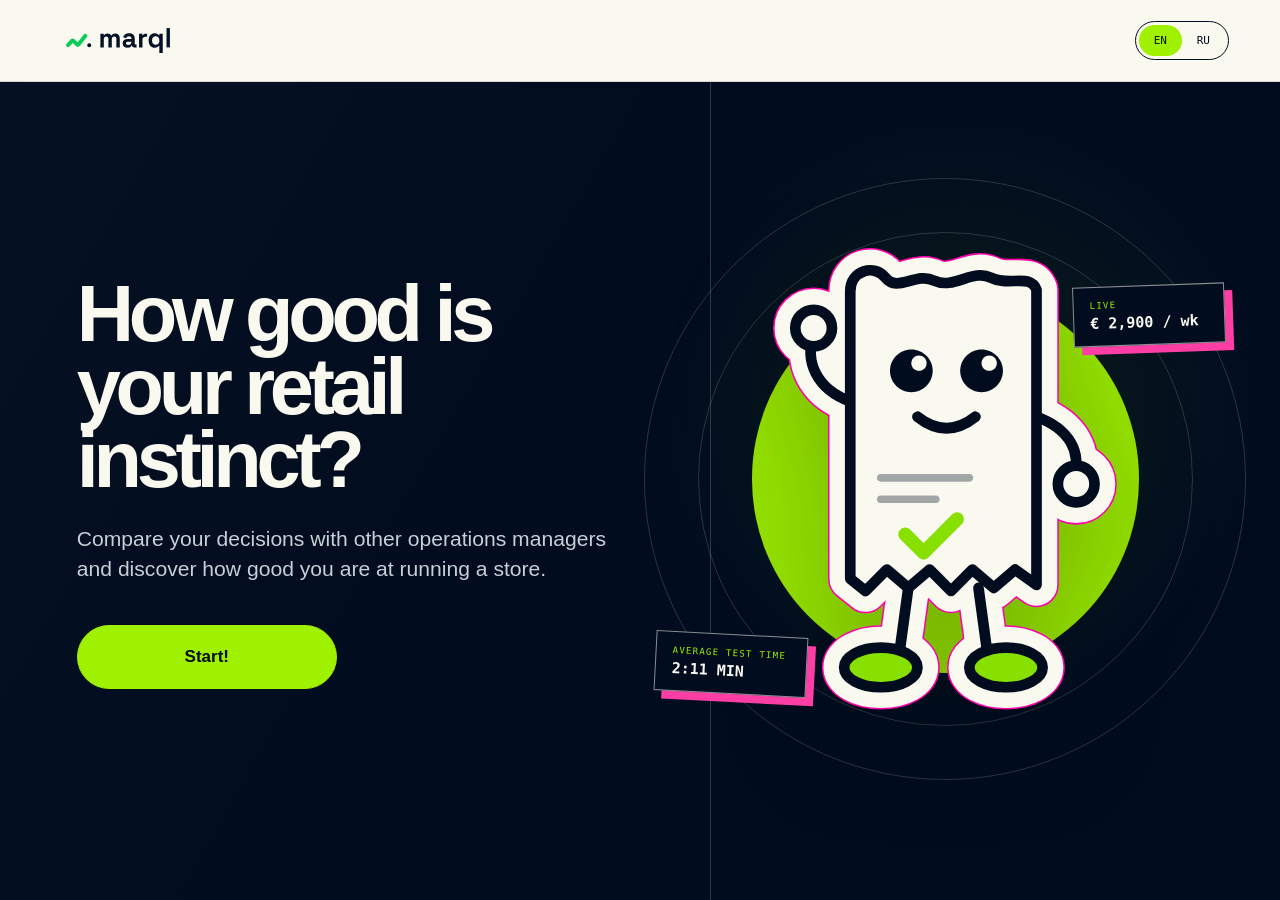
==== commit 49deb4b8: "Move free month offer below CTA" ====
--- a/index.html
+++ b/index.html
@@ -9,7 +9,7 @@
       content="A five-decision retail operations game by marql. Compare your calls with other operators and discover your management style."
     />
     <title>Retail instincts — a marql decision game</title>
-    <link rel="stylesheet" href="styles.css?v=20261006-5" />
+    <link rel="stylesheet" href="styles.css?v=20261006-6" />
   </head>
   <body>
     <div class="site-shell">
@@ -173,7 +173,10 @@
               <p data-i18n="ctaBody">
                 marql connects your store data, surfaces the decisions with money at stake, and helps you measure what each call was worth.
               </p>
-              <a class="cta-link" href="https://marql.one/" target="_blank" rel="noreferrer" data-i18n="tryMarql">Try marql · 1st month free</a>
+              <div class="cta-primary-action">
+                <a class="cta-link" href="https://marql.one/" target="_blank" rel="noreferrer" data-i18n="tryMarql">Try marql</a>
+                <p class="cta-offer" data-i18n="freeMonthNote">1st month free</p>
+              </div>
               <button class="share-button" id="shareButton" type="button" data-i18n="shareResult">Share result</button>
             </article>
           </div>
@@ -181,6 +184,6 @@
       </main>
     </div>
 
-    <script src="app.js?v=20261006-4"></script>
+    <script src="app.js?v=20261006-5"></script>
   </body>
 </html>
--- a/styles.css
+++ b/styles.css
@@ -1196,6 +1196,30 @@
   transform: translateY(-2px);
 }
 
+.cta-primary-action {
+  position: relative;
+  z-index: 1;
+  display: flex;
+  width: max-content;
+  max-width: 100%;
+  flex-direction: column;
+  align-items: stretch;
+}
+
+.cta-offer,
+.cta-card > .cta-primary-action .cta-offer {
+  width: 100%;
+  margin: 10px 0 0;
+  color: var(--lime);
+  font-family: var(--font-mono);
+  font-size: 11px;
+  font-weight: 700;
+  letter-spacing: 0.08em;
+  line-height: 1.4;
+  text-align: center;
+  text-transform: uppercase;
+}
+
 .share-button {
   position: relative;
   z-index: 1;
@@ -1323,6 +1347,11 @@
     margin-top: 28px;
   }
 
+  .cta-primary-action,
+  .cta-primary-action .cta-link {
+    width: 100%;
+  }
+
   .mascot-stage {
     width: min(100%, 410px);
     margin: 12px auto 0;
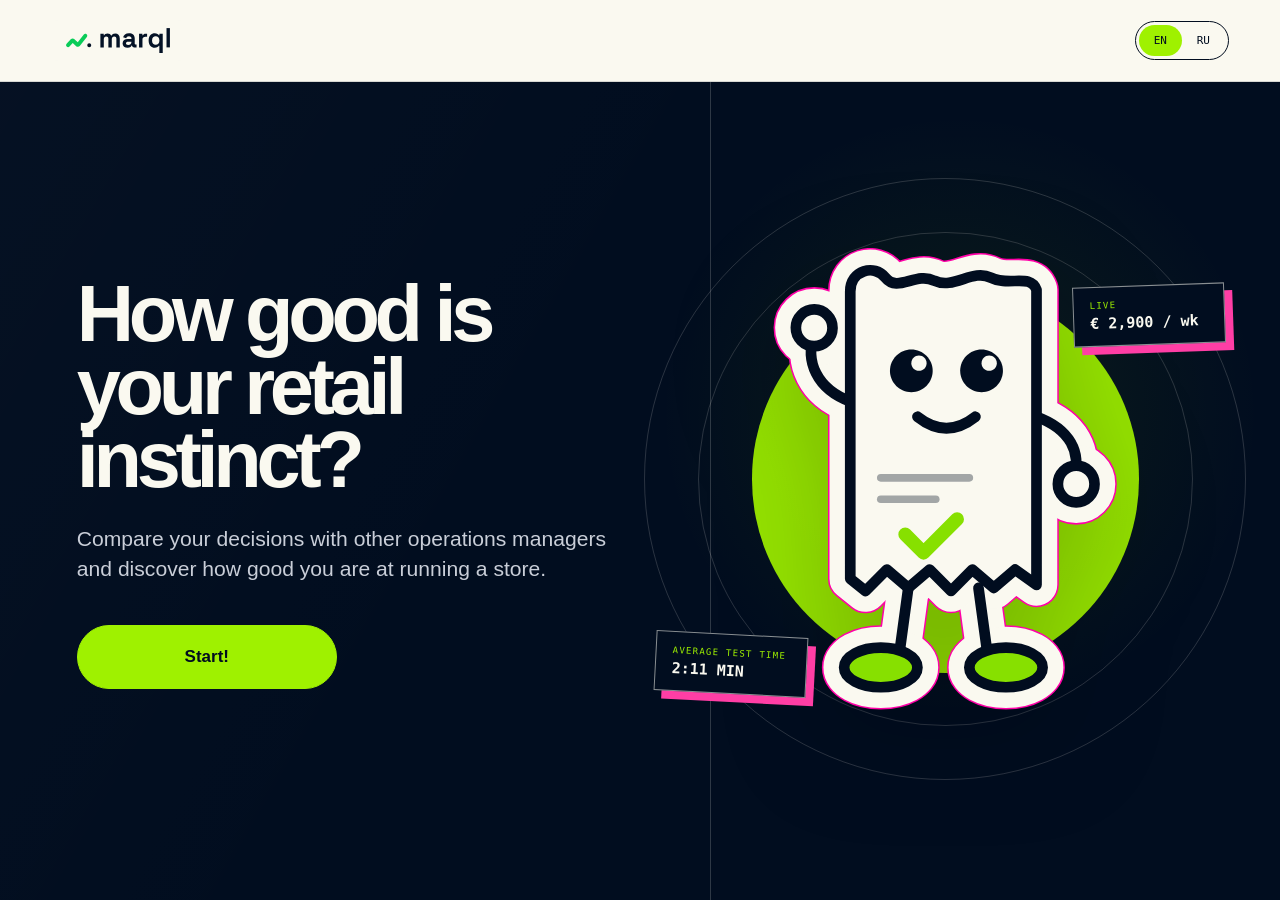
==== commit b63799da: "Move share action into manager profile" ====
--- a/index.html
+++ b/index.html
@@ -9,7 +9,7 @@
       content="A five-decision retail operations game by marql. Compare your calls with other operators and discover your management style."
     />
     <title>Retail instincts — a marql decision game</title>
-    <link rel="stylesheet" href="styles.css?v=20261006-6" />
+    <link rel="stylesheet" href="styles.css?v=20261006-7" />
   </head>
   <body>
     <div class="site-shell">
@@ -165,6 +165,7 @@
               <h3 id="profileHeading"></h3>
               <p id="profileBody"></p>
               <div class="strength-list" id="strengthList"></div>
+              <button class="share-button" id="shareButton" type="button" data-i18n="shareResult">Share result</button>
             </article>
 
             <article class="cta-card">
@@ -177,7 +178,6 @@
                 <a class="cta-link" href="https://marql.one/" target="_blank" rel="noreferrer" data-i18n="tryMarql">Try marql</a>
                 <p class="cta-offer" data-i18n="freeMonthNote">1st month free</p>
               </div>
-              <button class="share-button" id="shareButton" type="button" data-i18n="shareResult">Share result</button>
             </article>
           </div>
         </section>
--- a/styles.css
+++ b/styles.css
@@ -1247,6 +1247,18 @@
   border-color: var(--cream);
 }
 
+.profile-card .share-button {
+  margin-top: 28px;
+  color: var(--navy);
+  border-color: rgba(1, 13, 31, 0.42);
+}
+
+.profile-card .share-button:hover {
+  color: var(--cream);
+  background: var(--navy);
+  border-color: var(--navy);
+}
+
 @media (max-width: 980px) {
   .intro-screen {
     grid-template-columns: 1fr 0.82fr;
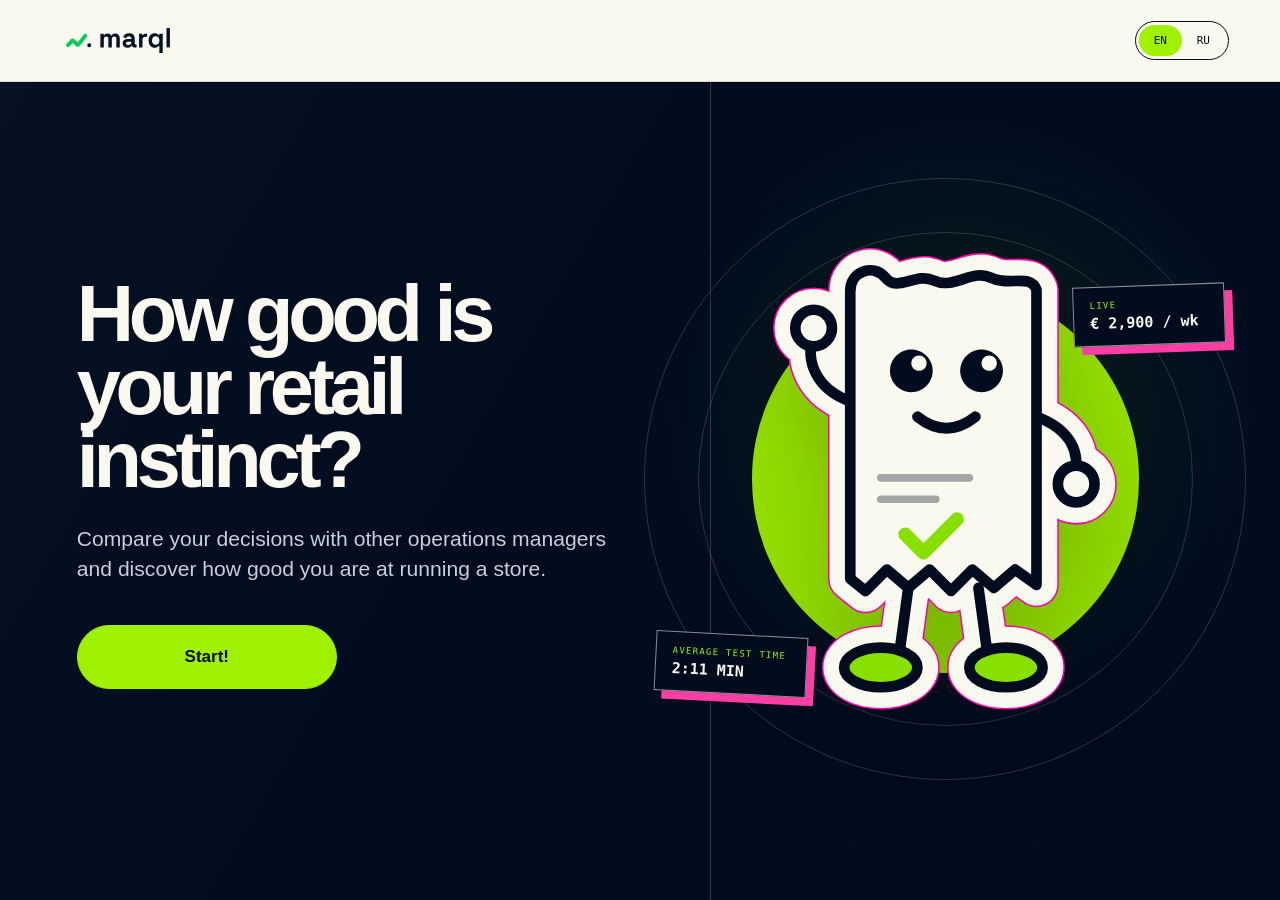
==== commit 2c896e55: "Add LinkedIn and X result sharing" ====
--- a/index.html
+++ b/index.html
@@ -9,7 +9,7 @@
       content="A five-decision retail operations game by marql. Compare your calls with other operators and discover your management style."
     />
     <title>Retail instincts — a marql decision game</title>
-    <link rel="stylesheet" href="styles.css?v=20261006-7" />
+    <link rel="stylesheet" href="styles.css?v=20261006-8" />
   </head>
   <body>
     <div class="site-shell">
@@ -165,7 +165,13 @@
               <h3 id="profileHeading"></h3>
               <p id="profileBody"></p>
               <div class="strength-list" id="strengthList"></div>
-              <button class="share-button" id="shareButton" type="button" data-i18n="shareResult">Share result</button>
+              <div class="share-control">
+                <button class="share-button" id="shareButton" type="button" data-i18n="shareResult" aria-expanded="false" aria-controls="shareMenu">Share result</button>
+                <div class="share-menu" id="shareMenu" hidden>
+                  <a class="share-platform linkedin" id="linkedinShare" href="#" target="_blank" rel="noreferrer">LinkedIn</a>
+                  <a class="share-platform x-twitter" id="xShare" href="#" target="_blank" rel="noreferrer">X / Twitter</a>
+                </div>
+              </div>
             </article>
 
             <article class="cta-card">
@@ -184,6 +190,6 @@
       </main>
     </div>
 
-    <script src="app.js?v=20261006-5"></script>
+    <script src="app.js?v=20261006-6"></script>
   </body>
 </html>
--- a/styles.css
+++ b/styles.css
@@ -1227,11 +1227,10 @@
   min-height: 44px;
   align-items: center;
   justify-content: center;
-  margin-top: 18px;
   padding: 0 20px;
   color: var(--cream);
-  background: transparent;
-  border: 1px solid rgba(250, 249, 240, 0.45);
+  background: var(--navy);
+  border: 1px solid var(--navy);
   border-radius: 999px;
   font-family: var(--font-mono);
   font-size: 11px;
@@ -1244,19 +1243,78 @@
 .share-button:hover {
   color: var(--navy);
   background: var(--cream);
+  border-color: var(--navy);
+}
+
+.share-control {
+  position: relative;
+  z-index: 2;
+  width: max-content;
+  max-width: 100%;
+  margin-top: 18px;
+}
+
+.profile-card .share-control {
+  margin-top: 28px;
+}
+
+.profile-card .share-button:hover {
+  color: var(--navy);
+  background: var(--cream);
+  border-color: var(--navy);
+}
+
+.cta-card .share-button {
+  border-color: rgba(250, 249, 240, 0.42);
+}
+
+.cta-card .share-button:hover {
+  color: var(--navy);
+  background: var(--cream);
   border-color: var(--cream);
 }
 
-.profile-card .share-button {
-  margin-top: 28px;
-  color: var(--navy);
-  border-color: rgba(1, 13, 31, 0.42);
-}
-
-.profile-card .share-button:hover {
-  color: var(--cream);
-  background: var(--navy);
-  border-color: var(--navy);
+.share-menu {
+  display: grid;
+  grid-template-columns: repeat(2, minmax(0, 1fr));
+  gap: 8px;
+  margin-top: 9px;
+}
+
+.share-menu[hidden] {
+  display: none;
+}
+
+.share-platform {
+  display: inline-flex;
+  min-height: 42px;
+  align-items: center;
+  justify-content: center;
+  padding: 0 15px;
+  border-radius: 999px;
+  font-family: var(--font-mono);
+  font-size: 11px;
+  font-weight: 750;
+  letter-spacing: 0.04em;
+  text-decoration: none;
+  white-space: nowrap;
+  transition: filter 180ms ease, transform 180ms ease;
+}
+
+.share-platform:hover {
+  filter: brightness(1.1);
+  transform: translateY(-1px);
+}
+
+.share-platform.linkedin {
+  color: #fff;
+  background: #0a66c2;
+}
+
+.share-platform.x-twitter {
+  color: #fff;
+  background: #050505;
+  border: 1px solid rgba(250, 249, 240, 0.3);
 }
 
 @media (max-width: 980px) {
@@ -1295,6 +1353,12 @@
 }
 
 @media (max-width: 740px) {
+  .share-control,
+  .share-button,
+  .share-menu {
+    width: 100%;
+  }
+
   .topbar {
     height: 68px;
     padding: 0 18px;
